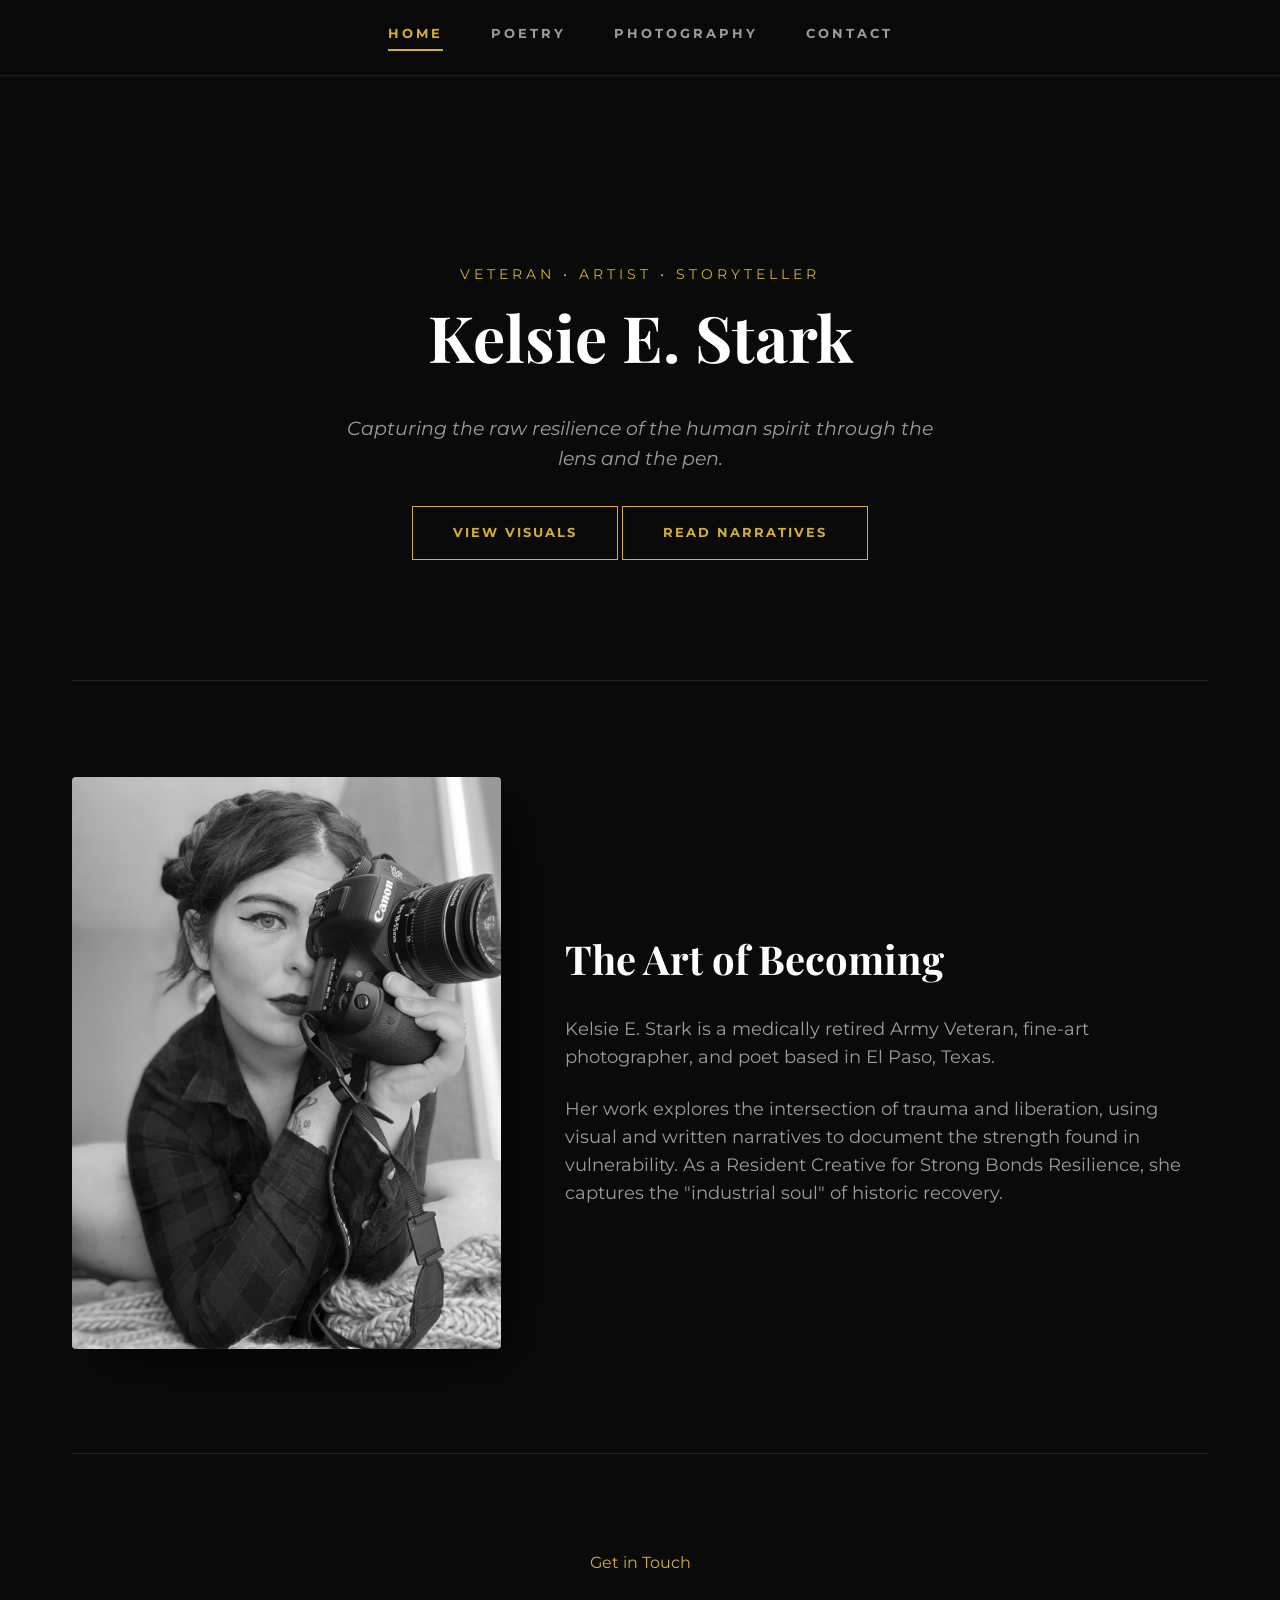
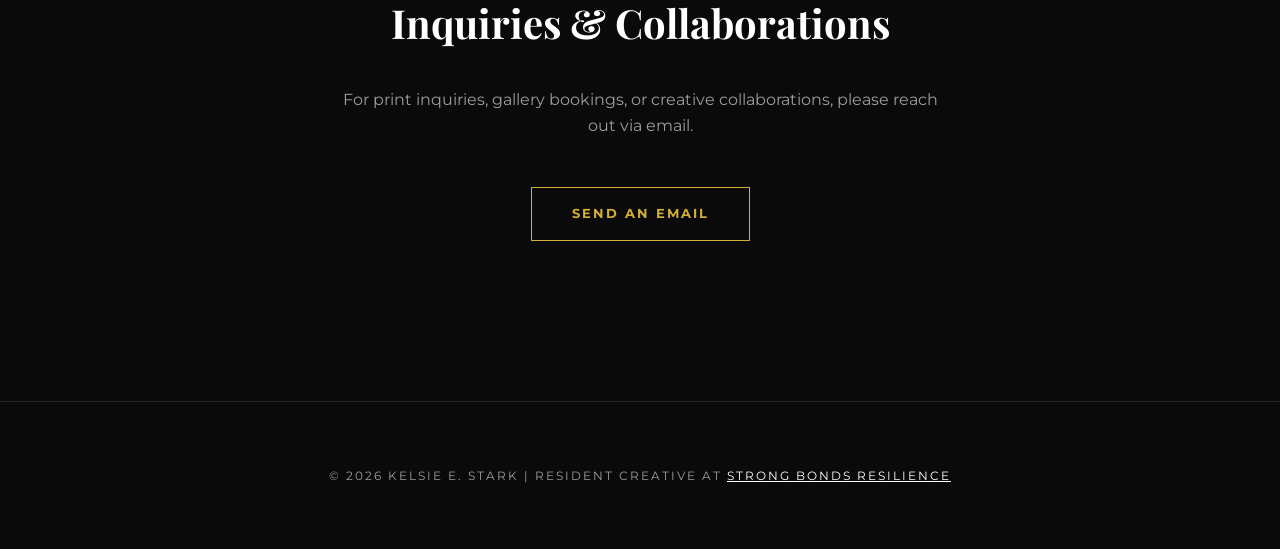
==== index.html @ b35901e3 "Update index.html with new sections and styles Navigation Consistency: Updated the subpage links to " ====
<!DOCTYPE html>
<html lang="en">
<head>
    <meta charset="UTF-8">
    <meta name="viewport" content="width=device-width, initial-scale=1.0">
    <title>Kelsie E. Stark | Fine Art & Poetry</title>
    
    <link rel="canonical" href="https://your-github-username.github.io/your-repo-name/" />
    
    <link rel="preconnect" href="https://fonts.googleapis.com">
    <link rel="preconnect" href="https://fonts.gstatic.com" crossorigin>
    <link href="https://fonts.googleapis.com/css2?family=Playfair+Display:ital,wght@0,400;0,700;1,400&family=Montserrat:wght@300;400;700&display=swap" rel="stylesheet">
    
    <link rel="stylesheet" href="css/style.css">
</head>
<body class="gallery-theme">

    <nav class="side-nav">
        <a href="index.html" class="active">Home</a>
        <a href="poetry/index.html">Poetry</a>
        <a href="photography/index.html">Photography</a>
        <a href="#contact">Contact</a>
    </nav>

    <main class="main-content">
        
        <section class="hero-center">
            <div class="intro">
                <span class="tagline">Veteran • Artist • Storyteller</span>
                <h1>Kelsie E. Stark</h1>
                <p class="voice">Capturing the raw resilience of the human spirit through the lens and the pen.</p>
                <div class="cta-group">
                    <a href="photography/index.html" class="btn">View Visuals</a>
                    <a href="poetry/index.html" class="btn">Read Narratives</a>
                </div>
            </div>
        </section>

        <section id="about" style="padding: 6rem 0; border-top: 1px solid var(--border); display: flex; gap: 4rem; align-items: center; flex-wrap: wrap;">
            <div style="flex: 1; min-width: 300px;">
                <img src="asset/kelsie_stark_img.jpeg" alt="Kelsie E. Stark" style="width: 100%; border-radius: 4px; filter: grayscale(1); box-shadow: 20px 20px 60px rgba(0,0,0,0.5);">
            </div>
            <div style="flex: 1.5; min-width: 300px;">
                <h2 style="font-size: 2.5rem; margin-bottom: 1.5rem;">The Art of Becoming</h2>
                <p style="color: var(--text-muted); font-size: 1.1rem; margin-bottom: 1.5rem;">
                    Kelsie E. Stark is a medically retired Army Veteran, fine-art photographer, and poet based in El Paso, Texas. 
                </p>
                <p style="color: var(--text-muted); font-size: 1.1rem;">
                    Her work explores the intersection of trauma and liberation, using visual and written narratives to document the strength found in vulnerability. As a Resident Creative for Strong Bonds Resilience, she captures the "industrial soul" of historic recovery.
                </p>
            </div>
        </section>

        <section id="contact" style="padding: 6rem 0; border-top: 1px solid var(--border); text-align: center;">
            <span class="tagline" style="color: var(--accent); display: block; margin-bottom: 1rem;">Get in Touch</span>
            <h2 style="font-size: 2.5rem; margin-bottom: 2rem;">Inquiries & Collaborations</h2>
            <p style="color: var(--text-muted); max-width: 600px; margin: 0 auto 3rem;">For print inquiries, gallery bookings, or creative collaborations, please reach out via email.</p>
            <a href="mailto:your-email@example.com" class="btn">Send an Email</a>
        </section>

    </main>

    <footer class="bottom-footer">
        <div class="footer-content">
            <p>© 2026 Kelsie E. Stark | Resident Creative at <a href="https://connectionsep.coffee" target="_blank">Strong Bonds Resilience</a></p>
        </div>
    </footer>

</body>
</html>
---- css/style.css ----
/* =========================================
   KELSIE E. STARK | GLOBAL PORTFOLIO STYLES
   Theme: Gallery Noir (Horizontal Layout)
   Architecture: Modular / Data-Driven
   ========================================= */

:root {
    --bg: #0a0a0a;              /* Deep Gallery Black */
    --accent: #d4af37;          /* Fine Art Gold */
    --text-main: #ffffff;
    --text-muted: rgba(255, 255, 255, 0.6);
    --border: rgba(255, 255, 255, 0.1);
}

/* 1. GLOBAL DEFAULTS */
* {
    margin: 0;
    padding: 0;
    box-sizing: border-box;
}

body {
    background-color: var(--bg);
    color: var(--text-main);
    font-family: 'Montserrat', sans-serif;
    line-height: 1.6;
    overflow-x: hidden;
    display: block;
}

h1, h2, h3 {
    font-family: 'Playfair Display', serif;
}

/* 2. TOP HORIZONTAL NAVIGATION */
.side-nav {
    width: 100%;
    padding: 1.5rem 0;
    border-bottom: 1px solid var(--border);
    display: flex;
    justify-content: center;
    gap: 3rem;
    position: sticky;
    top: 0;
    background: rgba(10, 10, 10, 0.95);
    backdrop-filter: blur(10px);
    z-index: 1000;
}

.side-nav a {
    color: var(--text-muted);
    text-decoration: none;
    text-transform: uppercase;
    font-size: 0.8rem;
    font-weight: 700;
    letter-spacing: 3px;
    transition: 0.3s ease;
    padding-bottom: 5px;
    border-bottom: 2px solid transparent;
}

.side-nav a:hover, 
.side-nav a.active {
    color: var(--accent);
    border-bottom: 2px solid var(--accent);
}

/* 3. MAIN CONTENT WRAPPERS */
.main-content, .content-area {
    width: 100%;
    max-width: 1200px;
    margin: 0 auto;
    padding: 4rem 2rem;
}

/* 4. HERO SECTION (HOME PAGE) */
.hero-center {
    display: flex;
    flex-direction: column;
    align-items: center;
    justify-content: center;
    text-align: center;
    min-height: 60vh;
    padding: 4rem 2rem;
}

.intro h1 { font-size: 4rem; margin-bottom: 0.5rem; }
.intro .tagline { 
    text-transform: uppercase; 
    letter-spacing: 4px; 
    font-size: 0.9rem; 
    color: var(--accent);
}
.intro .voice { 
    font-style: italic; 
    opacity: 0.6; 
    max-width: 600px; 
    margin: 1.5rem auto; 
    font-size: 1.2rem;
}

/* 5. HUB HEADERS (POETRY & PHOTO PAGES) */
.hub-header {
    margin-bottom: 5rem;
    border-bottom: 1px solid var(--border);
    padding-bottom: 2rem;
    text-align: center;
}

.hub-header h1 { font-size: 3.5rem; margin-bottom: 0.5rem; }
.hub-header .subtitle { color: var(--text-muted); font-size: 1.2rem; }

/* 6. WORK GRID (BOOKS & PHOTOS) */
.work-grid {
    display: grid;
    grid-template-columns: repeat(auto-fit, minmax(320px, 1fr));
    gap: 3rem;
    width: 100%;
}

.work-card {
    background: rgba(255, 255, 255, 0.02);
    border: 1px solid var(--border);
    border-radius: 4px;
    transition: 0.4s ease;
    display: flex;
    flex-direction: column;
    overflow: hidden;
    animation: fadeIn 0.8s ease forwards;
}

.work-card:hover {
    border-color: var(--accent);
    transform: translateY(-8px);
}

.work-media {
    width: 100%;
    aspect-ratio: 4/5;
    background: #111;
    overflow: hidden;
    display: flex;
    align-items: center;
    justify-content: center;
}

.work-media img {
    width: 100%;
    height: 100%;
    object-fit: cover;
    object-position: center;
    transition: 0.5s ease;
}

.work-card:hover .work-media img {
    transform: scale(1.05);
}

/* 6a. PLACEHOLDER & EMPTY STATES (For Books) */
.cover-placeholder {
    width: 100%;
    height: 100%;
    display: flex;
    flex-direction: column;
    align-items: center;
    justify-content: center;
    padding: 2rem;
    text-align: center;
    background: linear-gradient(45deg, #111, #1a1a1a);
    border: 1px inset var(--border);
}

.placeholder-title {
    font-family: 'Playfair Display', serif;
    font-size: 1.2rem;
    color: var(--accent);
    margin-bottom: 0.5rem;
}

.coming-soon {
    font-size: 0.6rem;
    text-transform: uppercase;
    letter-spacing: 2px;
    opacity: 0.4;
}

/* 7. DYNAMIC INFO STYLES */
.work-info {
    padding: 1.5rem;
}

.category-tag {
    font-size: 0.65rem;
    text-transform: uppercase;
    letter-spacing: 2px;
    color: var(--accent);
    display: block;
    margin-bottom: 0.5rem;
}

.work-info h3 {
    font-size: 1.4rem;
    margin-bottom: 0.75rem;
}

.work-info p {
    font-size: 0.85rem;
    color: var(--text-muted);
    line-height: 1.5;
}

.work-actions {
    display: flex;
    gap: 10px;
    margin-top: 1.2rem;
}

/* 8. BUTTONS & ACTIONS */
.cta-group { margin-top: 2rem; }

.btn {
    display: inline-block;
    padding: 1rem 2.5rem;
    border: 1px solid var(--accent);
    color: var(--accent);
    text-decoration: none;
    text-transform: uppercase;
    font-weight: 700;
    letter-spacing: 2px;
    font-size: 0.8rem;
    transition: 0.3s;
}

.btn:hover {
    background: var(--accent);
    color: #000;
}

.btn-sm {
    display: inline-block;
    padding: 10px 20px;
    border: 1px solid var(--accent);
    color: var(--accent);
    text-decoration: none;
    font-size: 0.7rem;
    font-weight: 800;
    text-transform: uppercase;
}

.btn-sm.secondary {
    background: transparent;
    border-color: rgba(255,255,255,0.2);
    color: var(--text-muted);
}

.btn-sm.secondary:hover {
    border-color: var(--text-main);
    color: var(--text-main);
}

/* 9. FOOTER */
.bottom-footer, .resident-footer {
    width: 100%;
    text-align: center;
    padding: 4rem 2rem;
    border-top: 1px solid var(--border);
    font-size: 0.75rem;
    text-transform: uppercase;
    letter-spacing: 2px;
    color: var(--text-muted);
}

.bottom-footer a, .resident-footer a { 
    color: var(--text-main); 
    text-decoration: underline; 
}

/* 10. ANIMATIONS & RESPONSIVE */
@keyframes fadeIn {
    from { opacity: 0; transform: translateY(15px); }
    to { opacity: 1; transform: translateY(0); }
}

@media (max-width: 768px) {
    .side-nav { gap: 1.5rem; padding: 1rem; }
    .side-nav a { font-size: 0.65rem; letter-spacing: 1px; }
    .intro h1 { font-size: 2.5rem; }
    .hub-header h1 { font-size: 2.5rem; }
    .work-grid { gap: 1.5rem; }
    .work-actions { flex-direction: column; }
}
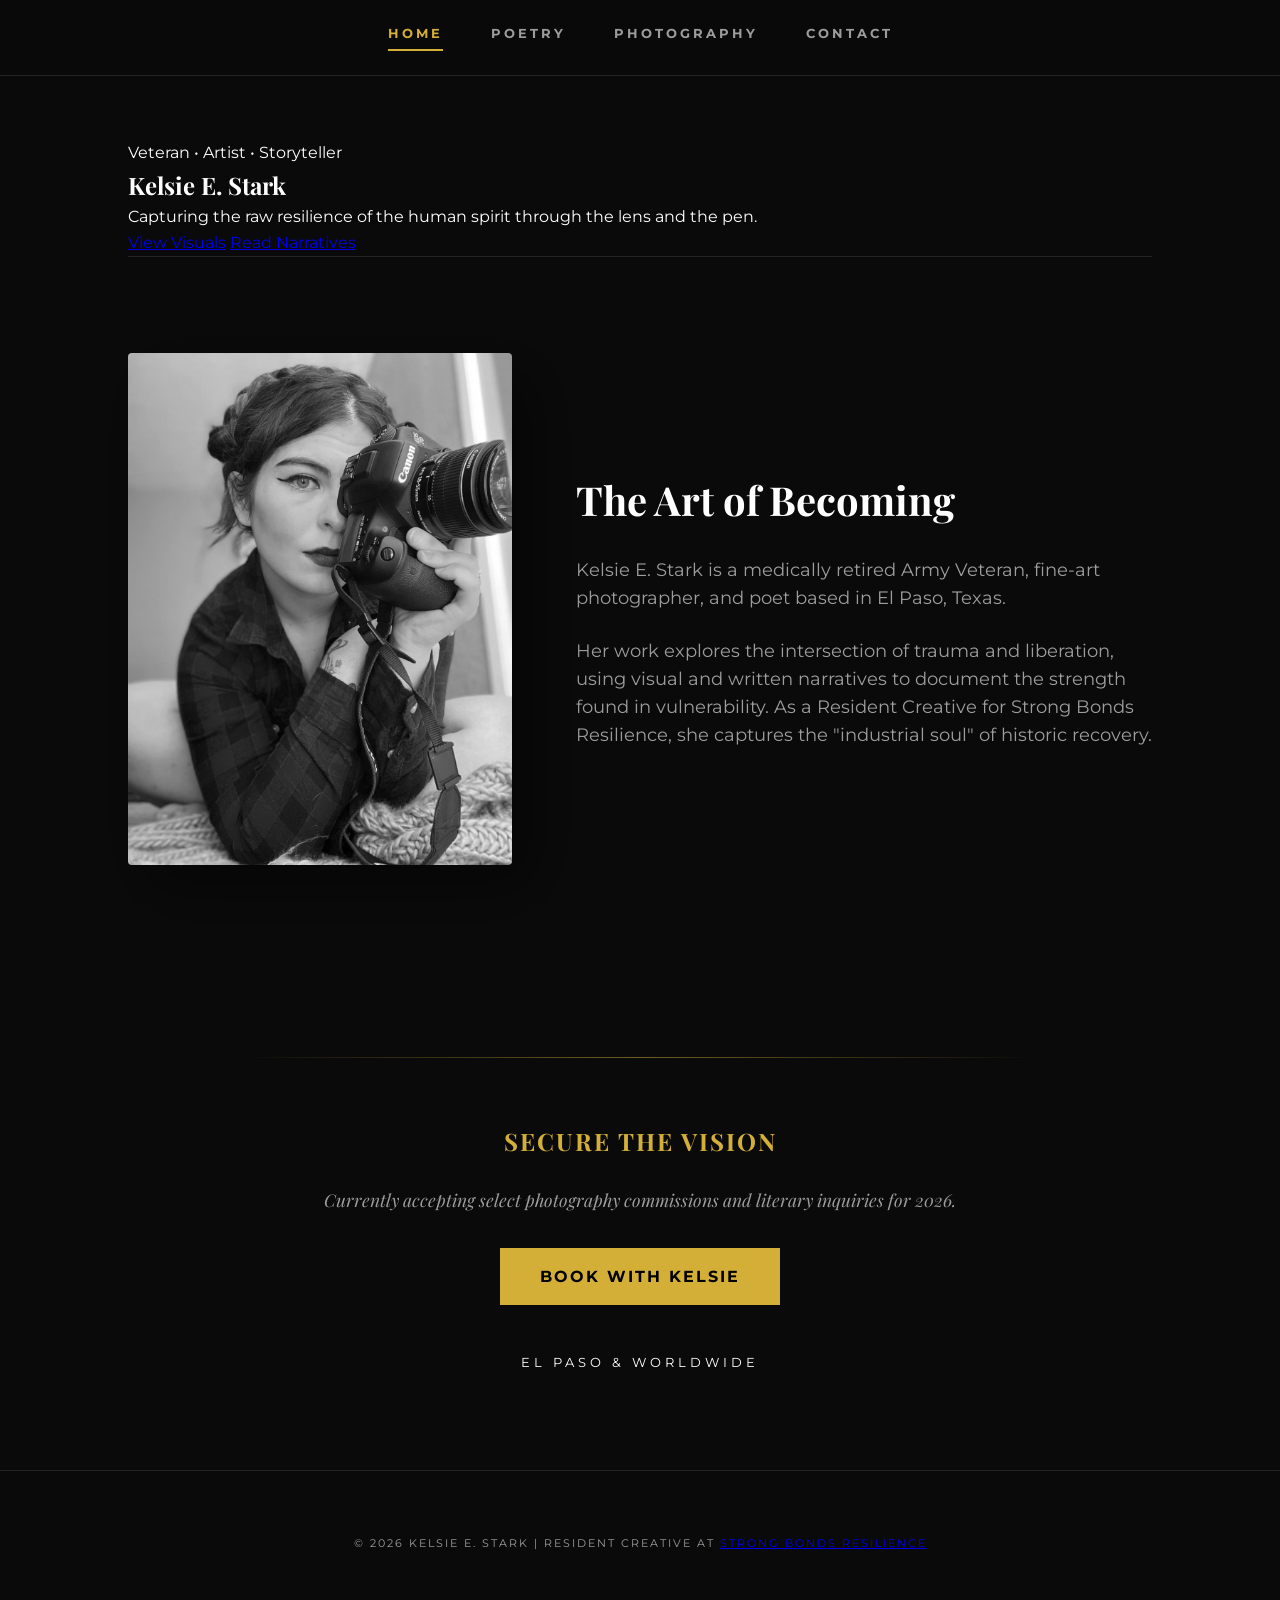
==== commit 47cd4ba2: "Update index.html Added the new contact .html section of the code." ====
--- a/index.html
+++ b/index.html
@@ -51,12 +51,19 @@
             </div>
         </section>
 
-        <section id="contact" style="padding: 6rem 0; border-top: 1px solid var(--border); text-align: center;">
-            <span class="tagline" style="color: var(--accent); display: block; margin-bottom: 1rem;">Get in Touch</span>
-            <h2 style="font-size: 2.5rem; margin-bottom: 2rem;">Inquiries & Collaborations</h2>
-            <p style="color: var(--text-muted); max-width: 600px; margin: 0 auto 3rem;">For print inquiries, gallery bookings, or creative collaborations, please reach out via email.</p>
-            <a href="mailto:your-email@example.com" class="btn">Send an Email</a>
-        </section>
+        <section class="artistic-statement">
+    <div class="statement-divider"></div>
+    <div class="statement-content">
+        <h3>Secure the Vision</h3>
+        <p>Currently accepting select photography commissions and literary inquiries for 2026.</p>
+        
+        <a href="contact.html" class="enter-btn" style="text-decoration: none; display: inline-block; margin-top: 2rem;">
+            Book with Kelsie
+        </a>
+        
+        <span class="artist-signature">El Paso & Worldwide</span>
+    </div>
+</section>
 
     </main>
 
--- a/css/style.css
+++ b/css/style.css
@@ -1,15 +1,16 @@
 /* =========================================
-   KELSIE E. STARK | GLOBAL PORTFOLIO STYLES
-   Theme: Gallery Noir (Horizontal Layout)
-   Architecture: Modular / Data-Driven
+    KELSIE E. STARK | GLOBAL PORTFOLIO STYLES
+    Theme: Gallery Noir
+    Architecture: Modular / Root-Relative
    ========================================= */
 
 :root {
-    --bg: #0a0a0a;              /* Deep Gallery Black */
-    --accent: #d4af37;          /* Fine Art Gold */
+    --bg: #0a0a0a;
+    --accent: #d4af37;
     --text-main: #ffffff;
     --text-muted: rgba(255, 255, 255, 0.6);
     --border: rgba(255, 255, 255, 0.1);
+    --transition: 0.4s cubic-bezier(0.25, 0.46, 0.45, 0.94);
 }
 
 /* 1. GLOBAL DEFAULTS */
@@ -25,20 +26,25 @@
     font-family: 'Montserrat', sans-serif;
     line-height: 1.6;
     overflow-x: hidden;
-    display: block;
 }
 
 h1, h2, h3 {
     font-family: 'Playfair Display', serif;
 }
 
-/* 2. TOP HORIZONTAL NAVIGATION */
+img {
+    max-width: 100%;
+    display: block;
+}
+
+/* 2. NAVIGATION */
 .side-nav {
     width: 100%;
-    padding: 1.5rem 0;
+    padding: 1.5rem 10% !important;
     border-bottom: 1px solid var(--border);
     display: flex;
     justify-content: center;
+    align-items: center;
     gap: 3rem;
     position: sticky;
     top: 0;
@@ -54,7 +60,7 @@
     font-size: 0.8rem;
     font-weight: 700;
     letter-spacing: 3px;
-    transition: 0.3s ease;
+    transition: var(--transition);
     padding-bottom: 5px;
     border-bottom: 2px solid transparent;
 }
@@ -65,227 +71,343 @@
     border-bottom: 2px solid var(--accent);
 }
 
-/* 3. MAIN CONTENT WRAPPERS */
-.main-content, .content-area {
-    width: 100%;
-    max-width: 1200px;
+/* 3. LAYOUT CONTAINERS */
+.content-area, 
+.main-content {
+    width: 100%;
+    max-width: 1400px;
     margin: 0 auto;
-    padding: 4rem 2rem;
-}
-
-/* 4. HERO SECTION (HOME PAGE) */
-.hero-center {
-    display: flex;
-    flex-direction: column;
-    align-items: center;
-    justify-content: center;
-    text-align: center;
-    min-height: 60vh;
-    padding: 4rem 2rem;
-}
-
-.intro h1 { font-size: 4rem; margin-bottom: 0.5rem; }
-.intro .tagline { 
-    text-transform: uppercase; 
-    letter-spacing: 4px; 
-    font-size: 0.9rem; 
-    color: var(--accent);
-}
-.intro .voice { 
-    font-style: italic; 
-    opacity: 0.6; 
-    max-width: 600px; 
-    margin: 1.5rem auto; 
-    font-size: 1.2rem;
-}
-
-/* 5. HUB HEADERS (POETRY & PHOTO PAGES) */
+    padding: 4rem 10% !important;
+}
+
+/* 4. HEADERS */
 .hub-header {
-    margin-bottom: 5rem;
+    margin-bottom: 4rem;
     border-bottom: 1px solid var(--border);
     padding-bottom: 2rem;
     text-align: center;
 }
 
-.hub-header h1 { font-size: 3.5rem; margin-bottom: 0.5rem; }
-.hub-header .subtitle { color: var(--text-muted); font-size: 1.2rem; }
-
-/* 6. WORK GRID (BOOKS & PHOTOS) */
+.hub-header h1 { 
+    font-size: clamp(2.2rem, 5vw, 3.5rem); 
+    margin-bottom: 1rem; 
+}
+
+.category-tag {
+    font-size: 0.7rem;
+    text-transform: uppercase;
+    letter-spacing: 4px;
+    color: var(--accent);
+    display: block;
+    margin-bottom: 1rem;
+}
+
+.subtitle {
+    max-width: 700px;
+    margin: 0 auto;
+    color: var(--text-muted);
+}
+
+/* 5. WORK GRID SYSTEM */
 .work-grid {
     display: grid;
+    grid-template-columns: repeat(3, 1fr);
+    gap: 4rem;
+    width: 100%;
+}
+
+.photography-grid {
     grid-template-columns: repeat(auto-fit, minmax(320px, 1fr));
-    gap: 3rem;
-    width: 100%;
 }
 
 .work-card {
     background: rgba(255, 255, 255, 0.02);
     border: 1px solid var(--border);
     border-radius: 4px;
-    transition: 0.4s ease;
+    transition: var(--transition);
     display: flex;
     flex-direction: column;
     overflow: hidden;
     animation: fadeIn 0.8s ease forwards;
+    text-decoration: none;
+    color: inherit;
 }
 
 .work-card:hover {
     border-color: var(--accent);
-    transform: translateY(-8px);
-}
-
+    transform: translateY(-10px);
+    background: rgba(255, 255, 255, 0.05);
+    cursor: pointer;
+}
+
+/* 6. MEDIA & RATIOS */
 .work-media {
     width: 100%;
-    aspect-ratio: 4/5;
     background: #111;
     overflow: hidden;
-    display: flex;
-    align-items: center;
-    justify-content: center;
-}
+    position: relative;
+    border-bottom: 1px solid var(--border);
+}
+
+.book-media { aspect-ratio: 2 / 3; }
+.photo-media { aspect-ratio: 4 / 6; }
 
 .work-media img {
     width: 100%;
     height: 100%;
     object-fit: cover;
-    object-position: center;
-    transition: 0.5s ease;
+    transition: 0.6s ease;
 }
 
 .work-card:hover .work-media img {
     transform: scale(1.05);
-}
-
-/* 6a. PLACEHOLDER & EMPTY STATES (For Books) */
-.cover-placeholder {
-    width: 100%;
-    height: 100%;
+    filter: brightness(0.8);
+}
+
+/* 7. INFO TEXT */
+.work-info {
+    padding: 1.5rem;
+    text-align: center;
+}
+
+.work-info h3 {
+    font-size: 1.3rem;
+    margin-bottom: 0.5rem;
+    color: var(--text-main);
+}
+
+.work-info p {
+    font-size: 0.85rem;
+    color: var(--text-muted);
+    line-height: 1.5;
+}
+
+/* 8. CONTENT GATE (NC-17 INTERSTITIAL) */
+#content-gate {
+    position: fixed;
+    top: 0; left: 0;
+    width: 100%; height: 100%;
+    background: var(--bg);
     display: flex;
     flex-direction: column;
+    justify-content: center;
     align-items: center;
-    justify-content: center;
+    z-index: 2000;
+    text-align: center;
     padding: 2rem;
-    text-align: center;
-    background: linear-gradient(45deg, #111, #1a1a1a);
-    border: 1px inset var(--border);
-}
-
-.placeholder-title {
-    font-family: 'Playfair Display', serif;
-    font-size: 1.2rem;
-    color: var(--accent);
-    margin-bottom: 0.5rem;
-}
-
-.coming-soon {
-    font-size: 0.6rem;
-    text-transform: uppercase;
-    letter-spacing: 2px;
-    opacity: 0.4;
-}
-
-/* 7. DYNAMIC INFO STYLES */
-.work-info {
-    padding: 1.5rem;
-}
-
-.category-tag {
-    font-size: 0.65rem;
-    text-transform: uppercase;
-    letter-spacing: 2px;
-    color: var(--accent);
-    display: block;
-    margin-bottom: 0.5rem;
-}
-
-.work-info h3 {
-    font-size: 1.4rem;
-    margin-bottom: 0.75rem;
-}
-
-.work-info p {
-    font-size: 0.85rem;
-    color: var(--text-muted);
-    line-height: 1.5;
-}
-
-.work-actions {
-    display: flex;
-    gap: 10px;
-    margin-top: 1.2rem;
-}
-
-/* 8. BUTTONS & ACTIONS */
-.cta-group { margin-top: 2rem; }
-
-.btn {
-    display: inline-block;
-    padding: 1rem 2.5rem;
+    transition: opacity 0.4s ease;
+}
+
+.gate-box {
+    max-width: 500px;
     border: 1px solid var(--accent);
-    color: var(--accent);
-    text-decoration: none;
-    text-transform: uppercase;
-    font-weight: 700;
-    letter-spacing: 2px;
-    font-size: 0.8rem;
-    transition: 0.3s;
-}
-
-.btn:hover {
+    padding: 3rem;
+    background: rgba(10, 10, 10, 0.98);
+}
+
+.gate-box h2 { color: var(--accent); margin-bottom: 1rem; }
+.gate-box p { color: var(--text-muted); margin-bottom: 2rem; font-size: 0.9rem; }
+
+.enter-btn {
     background: var(--accent);
     color: #000;
-}
-
-.btn-sm {
+    padding: 1rem 2.5rem;
+    text-transform: uppercase;
+    font-weight: bold;
+    letter-spacing: 2px;
+    border: none;
+    cursor: pointer;
+    transition: var(--transition);
+    margin-bottom: 1rem;
+}
+
+.enter-btn:hover { transform: scale(1.05); filter: brightness(1.2); }
+
+/* 9. ARTISTIC STATEMENT (DYNAMIC FOOTER) */
+.artistic-statement {
+    margin: 6rem auto 2rem;
+    max-width: 800px;
+    text-align: center;
+    animation: fadeIn 1.2s ease forwards;
+}
+
+.statement-divider {
+    border: 0;
+    height: 1px;
+    background: linear-gradient(to right, transparent, var(--accent), transparent);
+    margin-bottom: 4rem;
+    opacity: 0.5;
+}
+
+.statement-content h3 {
+    font-size: 1.5rem;
+    color: var(--accent);
+    margin-bottom: 1.5rem;
+    letter-spacing: 2px;
+    text-transform: uppercase;
+}
+
+.statement-content p {
+    font-family: 'Playfair Display', serif;
+    font-style: italic;
+    font-size: 1.1rem;
+    line-height: 1.8;
+    color: var(--text-muted);
+}
+
+.artist-signature {
+    display: block;
+    margin-top: 2rem;
+    font-size: 0.8rem;
+    letter-spacing: 4px;
+    text-transform: uppercase;
+    color: var(--text-main);
+}
+
+/* 10. FOOTER */
+.resident-footer, .bottom-footer {
+    width: 100%;
+    text-align: center;
+    padding: 4rem 10%;
+    border-top: 1px solid var(--border);
+    font-size: 0.7rem;
+    text-transform: uppercase;
+    letter-spacing: 2px;
+    color: var(--text-muted);
+}
+
+.resident-footer a {
+    color: var(--accent);
+    text-decoration: none;
+}
+
+/* 11. ANIMATIONS & RESPONSIVE */
+@keyframes fadeIn {
+    from { opacity: 0; transform: translateY(20px); }
+    to { opacity: 1; transform: translateY(0); }
+}
+
+@media (max-width: 1100px) {
+    .work-grid { grid-template-columns: repeat(2, 1fr); gap: 2rem; }
+}
+
+@media (max-width: 768px) {
+    .side-nav { gap: 1rem; padding: 1rem 5% !important; flex-wrap: wrap; }
+    .content-area, .main-content { padding: 3rem 5% !important; }
+    .work-grid { grid-template-columns: 1fr; gap: 3rem; }
+    .hub-header h1 { font-size: 2rem; }
+    .gate-box { padding: 2rem; width: 95%; }
+    .statement-content p { font-size: 1rem; }
+}
+
+/* =========================================
+    12. CONTACT FORM & BOOKING STYLES
+   ========================================= */
+
+#contact-kelsie {
+    max-width: 800px;
+    margin: 0 auto;
+    background: rgba(255, 255, 255, 0.02);
+    padding: 3rem;
+    border: 1px solid var(--border);
+    border-radius: 4px;
+}
+
+#contact-kelsie h2 {
+    color: var(--accent);
+    margin-bottom: 2rem;
+    text-align: center;
+}
+
+.form-group {
+    margin-bottom: 1.5rem;
+    display: flex;
+    flex-direction: column;
+}
+
+.form-group label {
+    font-size: 0.75rem;
+    text-transform: uppercase;
+    letter-spacing: 2px;
+    color: var(--text-muted);
+    margin-bottom: 0.5rem;
+}
+
+/* Styling Inputs, Select, and Textarea to match the Dark Theme */
+.form-group input, 
+.form-group select, 
+.form-group textarea {
+    background: rgba(0, 0, 0, 0.5);
+    border: 1px solid var(--border);
+    color: var(--text-main);
+    padding: 0.8rem;
+    font-family: 'Montserrat', sans-serif;
+    border-radius: 2px;
+    transition: var(--transition);
+}
+
+.form-group input:focus, 
+.form-group select:focus, 
+.form-group textarea:focus {
+    outline: none;
+    border-color: var(--accent);
+    background: rgba(212, 175, 55, 0.05); /* Very slight gold tint */
+}
+
+/* Primary Button Styling */
+.btn-primary {
+    width: 100%;
+    background: var(--accent);
+    color: #000;
+    padding: 1rem;
+    border: none;
+    text-transform: uppercase;
+    font-weight: bold;
+    letter-spacing: 3px;
+    cursor: pointer;
+    transition: var(--transition);
+    margin-top: 1rem;
+}
+
+.btn-primary:hover {
+    filter: brightness(1.2);
+    transform: translateY(-2px);
+}
+
+/* Secondary Button for Calendly Link */
+.btn-secondary {
     display: inline-block;
-    padding: 10px 20px;
+    padding: 0.8rem 2rem;
     border: 1px solid var(--accent);
     color: var(--accent);
     text-decoration: none;
-    font-size: 0.7rem;
-    font-weight: 800;
-    text-transform: uppercase;
-}
-
-.btn-sm.secondary {
-    background: transparent;
-    border-color: rgba(255,255,255,0.2);
-    color: var(--text-muted);
-}
-
-.btn-sm.secondary:hover {
-    border-color: var(--text-main);
-    color: var(--text-main);
-}
-
-/* 9. FOOTER */
-.bottom-footer, .resident-footer {
-    width: 100%;
-    text-align: center;
-    padding: 4rem 2rem;
+    text-transform: uppercase;
+    font-size: 0.8rem;
+    font-weight: bold;
+    letter-spacing: 2px;
+    transition: var(--transition);
+    margin-top: 1rem;
+}
+
+.btn-secondary:hover {
+    background: var(--accent);
+    color: #000;
+}
+
+#calendar-booking {
+    text-align: center;
+    margin-top: 5rem;
+    padding-top: 3rem;
     border-top: 1px solid var(--border);
-    font-size: 0.75rem;
-    text-transform: uppercase;
-    letter-spacing: 2px;
-    color: var(--text-muted);
-}
-
-.bottom-footer a, .resident-footer a { 
-    color: var(--text-main); 
-    text-decoration: underline; 
-}
-
-/* 10. ANIMATIONS & RESPONSIVE */
-@keyframes fadeIn {
-    from { opacity: 0; transform: translateY(15px); }
-    to { opacity: 1; transform: translateY(0); }
-}
-
+}
+
+#calendar-booking h3 {
+    margin-bottom: 1rem;
+}
+
+/* Responsive adjustment for Mobile Forms */
 @media (max-width: 768px) {
-    .side-nav { gap: 1.5rem; padding: 1rem; }
-    .side-nav a { font-size: 0.65rem; letter-spacing: 1px; }
-    .intro h1 { font-size: 2.5rem; }
-    .hub-header h1 { font-size: 2.5rem; }
-    .work-grid { gap: 1.5rem; }
-    .work-actions { flex-direction: column; }
-}
+    #contact-kelsie {
+        padding: 1.5rem;
+    }
+}
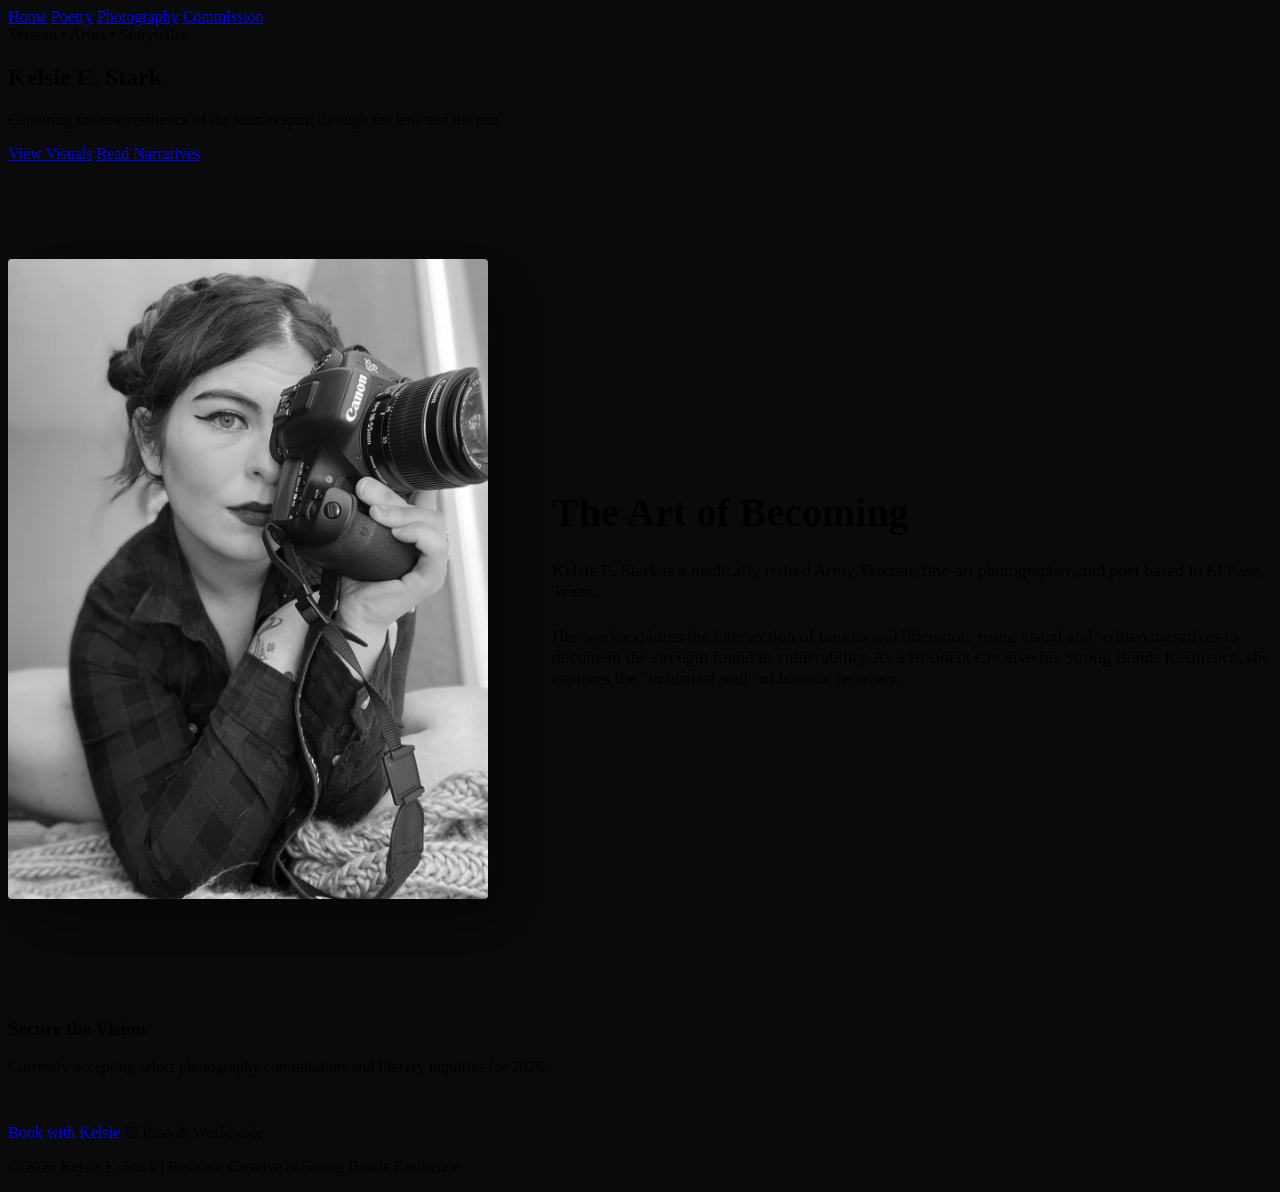
==== commit 3ee9e5e4: "Update index.html Added the clickable link to the <head> of the file." ====
--- a/index.html
+++ b/index.html
@@ -11,15 +11,15 @@
     <link rel="preconnect" href="https://fonts.gstatic.com" crossorigin>
     <link href="https://fonts.googleapis.com/css2?family=Playfair+Display:ital,wght@0,400;0,700;1,400&family=Montserrat:wght@300;400;700&display=swap" rel="stylesheet">
     
-    <link rel="stylesheet" href="css/style.css">
+    <link rel="stylesheet" href="styles.css">
 </head>
-<body class="gallery-theme">
+<body class="gallery-theme" style="background-color: #0a0a0a;">
 
     <nav class="side-nav">
         <a href="index.html" class="active">Home</a>
         <a href="poetry/index.html">Poetry</a>
         <a href="photography/index.html">Photography</a>
-        <a href="#contact">Contact</a>
+        <a href="contact.html">Commission</a>
     </nav>
 
     <main class="main-content">
@@ -27,7 +27,9 @@
         <section class="hero-center">
             <div class="intro">
                 <span class="tagline">Veteran • Artist • Storyteller</span>
-                <h1>Kelsie E. Stark</h1>
+                <a href="contact.html" style="text-decoration: none; color: inherit;">
+                    <h1 style="cursor: pointer;">Kelsie E. Stark</h1>
+                </a>
                 <p class="voice">Capturing the raw resilience of the human spirit through the lens and the pen.</p>
                 <div class="cta-group">
                     <a href="photography/index.html" class="btn">View Visuals</a>
@@ -52,24 +54,24 @@
         </section>
 
         <section class="artistic-statement">
-    <div class="statement-divider"></div>
-    <div class="statement-content">
-        <h3>Secure the Vision</h3>
-        <p>Currently accepting select photography commissions and literary inquiries for 2026.</p>
-        
-        <a href="contact.html" class="enter-btn" style="text-decoration: none; display: inline-block; margin-top: 2rem;">
-            Book with Kelsie
-        </a>
-        
-        <span class="artist-signature">El Paso & Worldwide</span>
-    </div>
-</section>
+            <div class="statement-divider"></div>
+            <div class="statement-content">
+                <h3>Secure the Vision</h3>
+                <p>Currently accepting select photography commissions and literary inquiries for 2026.</p>
+                
+                <a href="contact.html" class="enter-btn" style="text-decoration: none; display: inline-block; margin-top: 2rem;">
+                    Book with Kelsie
+                </a>
+                
+                <span class="artist-signature">El Paso & Worldwide</span>
+            </div>
+        </section>
 
     </main>
 
     <footer class="bottom-footer">
         <div class="footer-content">
-            <p>© 2026 Kelsie E. Stark | Resident Creative at <a href="https://connectionsep.coffee" target="_blank">Strong Bonds Resilience</a></p>
+            <p>© 2026 Kelsie E. Stark | Resident Creative at <a href="https://connectionsep.coffee" target="_blank" style="color: var(--accent); text-decoration: none;">Strong Bonds Resilience</a></p>
         </div>
     </footer>
 
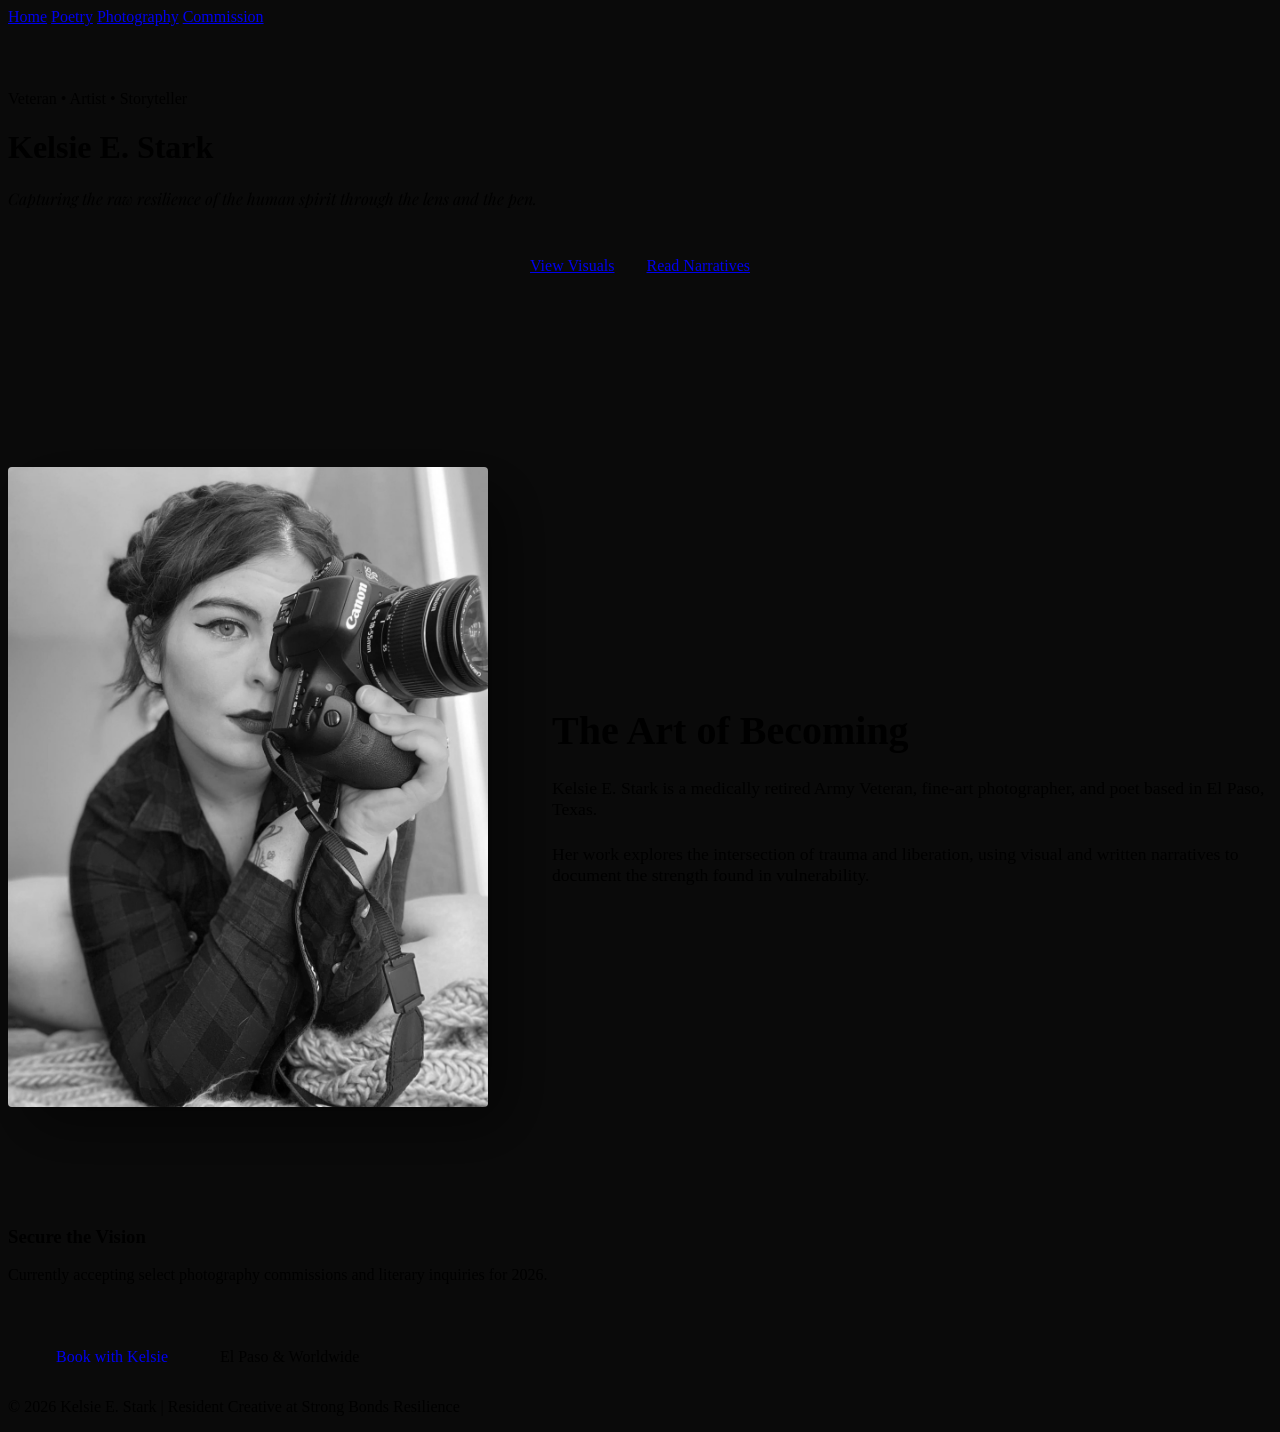
==== commit c969b2af: "Update index.html Updated to fix the .css the html was looking for the wrong button code." ====
--- a/index.html
+++ b/index.html
@@ -5,14 +5,12 @@
     <meta name="viewport" content="width=device-width, initial-scale=1.0">
     <title>Kelsie E. Stark | Fine Art & Poetry</title>
     
-    <link rel="canonical" href="https://your-github-username.github.io/your-repo-name/" />
-    
     <link rel="preconnect" href="https://fonts.googleapis.com">
     <link rel="preconnect" href="https://fonts.gstatic.com" crossorigin>
     <link href="https://fonts.googleapis.com/css2?family=Playfair+Display:ital,wght@0,400;0,700;1,400&family=Montserrat:wght@300;400;700&display=swap" rel="stylesheet">
     
     <link rel="stylesheet" href="styles.css">
-</head>
+</head>    
 <body class="gallery-theme" style="background-color: #0a0a0a;">
 
     <nav class="side-nav">
@@ -24,31 +22,32 @@
 
     <main class="main-content">
         
-        <section class="hero-center">
-            <div class="intro">
-                <span class="tagline">Veteran • Artist • Storyteller</span>
-                <a href="contact.html" style="text-decoration: none; color: inherit;">
-                    <h1 style="cursor: pointer;">Kelsie E. Stark</h1>
-                </a>
-                <p class="voice">Capturing the raw resilience of the human spirit through the lens and the pen.</p>
-                <div class="cta-group">
-                    <a href="photography/index.html" class="btn">View Visuals</a>
-                    <a href="poetry/index.html" class="btn">Read Narratives</a>
-                </div>
+        <header class="hub-header" style="border-bottom: none; margin-bottom: 6rem; padding-top: 4rem;">
+            <span class="category-tag">Veteran • Artist • Storyteller</span>
+            <a href="contact.html" style="text-decoration: none; color: inherit;">
+                <h1 style="cursor: pointer;">Kelsie E. Stark</h1>
+            </a>
+            <p class="subtitle" style="font-style: italic; font-family: 'Playfair Display', serif;">
+                Capturing the raw resilience of the human spirit through the lens and the pen.
+            </p>
+            
+            <div style="margin-top: 3rem; display: flex; gap: 2rem; justify-content: center;">
+                <a href="photography/index.html" class="btn-secondary">View Visuals</a>
+                <a href="poetry/index.html" class="btn-secondary">Read Narratives</a>
             </div>
-        </section>
+        </header>
 
         <section id="about" style="padding: 6rem 0; border-top: 1px solid var(--border); display: flex; gap: 4rem; align-items: center; flex-wrap: wrap;">
             <div style="flex: 1; min-width: 300px;">
                 <img src="asset/kelsie_stark_img.jpeg" alt="Kelsie E. Stark" style="width: 100%; border-radius: 4px; filter: grayscale(1); box-shadow: 20px 20px 60px rgba(0,0,0,0.5);">
             </div>
             <div style="flex: 1.5; min-width: 300px;">
-                <h2 style="font-size: 2.5rem; margin-bottom: 1.5rem;">The Art of Becoming</h2>
+                <h2 style="font-size: 2.5rem; margin-bottom: 1.5rem; color: var(--accent);">The Art of Becoming</h2>
                 <p style="color: var(--text-muted); font-size: 1.1rem; margin-bottom: 1.5rem;">
                     Kelsie E. Stark is a medically retired Army Veteran, fine-art photographer, and poet based in El Paso, Texas. 
                 </p>
                 <p style="color: var(--text-muted); font-size: 1.1rem;">
-                    Her work explores the intersection of trauma and liberation, using visual and written narratives to document the strength found in vulnerability. As a Resident Creative for Strong Bonds Resilience, she captures the "industrial soul" of historic recovery.
+                    Her work explores the intersection of trauma and liberation, using visual and written narratives to document the strength found in vulnerability.
                 </p>
             </div>
         </section>
@@ -59,7 +58,7 @@
                 <h3>Secure the Vision</h3>
                 <p>Currently accepting select photography commissions and literary inquiries for 2026.</p>
                 
-                <a href="contact.html" class="enter-btn" style="text-decoration: none; display: inline-block; margin-top: 2rem;">
+                <a href="contact.html" class="btn-primary" style="display: inline-block; margin-top: 2rem; text-decoration: none; width: auto; padding: 1rem 3rem;">
                     Book with Kelsie
                 </a>
                 
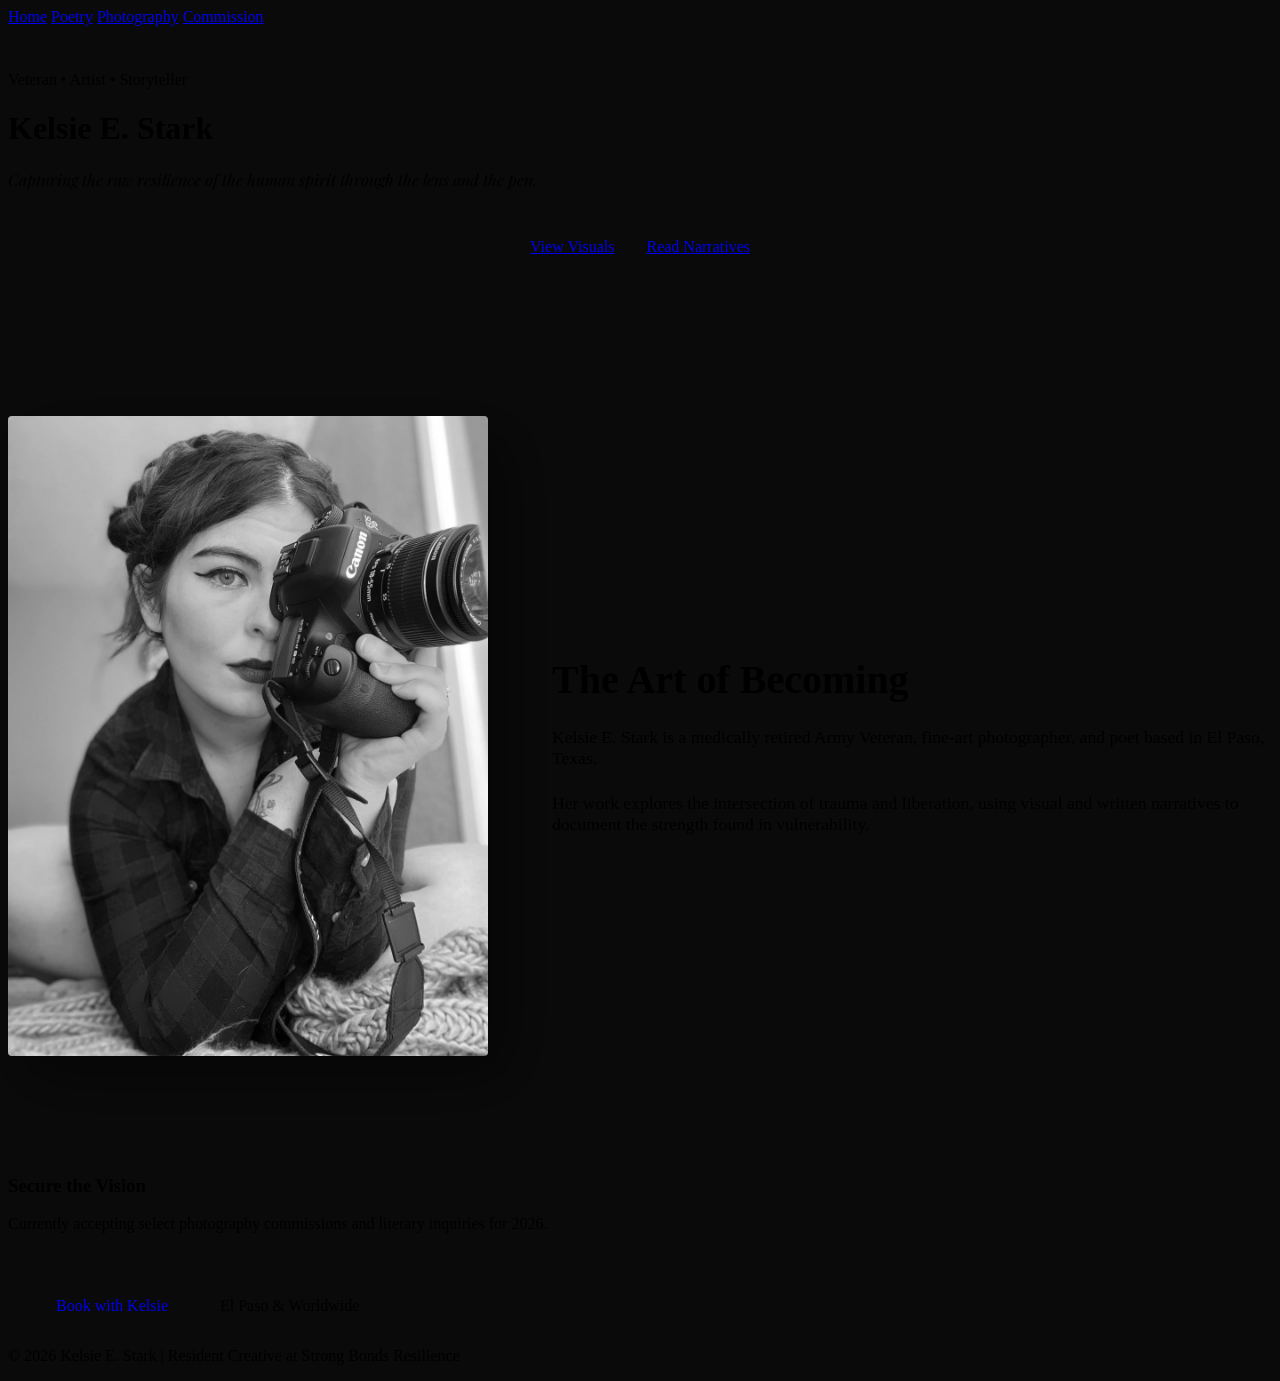
==== commit 0e1e9f9a: "Update index.html Trying to fix the home page look and feel." ====
--- a/index.html
+++ b/index.html
@@ -4,13 +4,9 @@
     <meta charset="UTF-8">
     <meta name="viewport" content="width=device-width, initial-scale=1.0">
     <title>Kelsie E. Stark | Fine Art & Poetry</title>
-    
-    <link rel="preconnect" href="https://fonts.googleapis.com">
-    <link rel="preconnect" href="https://fonts.gstatic.com" crossorigin>
+    <link rel="stylesheet" href="styles.css">
     <link href="https://fonts.googleapis.com/css2?family=Playfair+Display:ital,wght@0,400;0,700;1,400&family=Montserrat:wght@300;400;700&display=swap" rel="stylesheet">
-    
-    <link rel="stylesheet" href="styles.css">
-</head>    
+</head>
 <body class="gallery-theme" style="background-color: #0a0a0a;">
 
     <nav class="side-nav">
@@ -22,7 +18,7 @@
 
     <main class="main-content">
         
-        <header class="hub-header" style="border-bottom: none; margin-bottom: 6rem; padding-top: 4rem;">
+        <header class="hub-header" style="border-bottom: none; margin-bottom: 4rem; padding-top: 5vh;">
             <span class="category-tag">Veteran • Artist • Storyteller</span>
             <a href="contact.html" style="text-decoration: none; color: inherit;">
                 <h1 style="cursor: pointer;">Kelsie E. Stark</h1>
@@ -37,7 +33,7 @@
             </div>
         </header>
 
-        <section id="about" style="padding: 6rem 0; border-top: 1px solid var(--border); display: flex; gap: 4rem; align-items: center; flex-wrap: wrap;">
+        <section id="about" style="padding: 6rem 0; border-top: 1px solid var(--border); display: flex; gap: 4rem; align-items: center; flex-wrap: wrap; text-align: left;">
             <div style="flex: 1; min-width: 300px;">
                 <img src="asset/kelsie_stark_img.jpeg" alt="Kelsie E. Stark" style="width: 100%; border-radius: 4px; filter: grayscale(1); box-shadow: 20px 20px 60px rgba(0,0,0,0.5);">
             </div>
@@ -57,11 +53,9 @@
             <div class="statement-content">
                 <h3>Secure the Vision</h3>
                 <p>Currently accepting select photography commissions and literary inquiries for 2026.</p>
-                
                 <a href="contact.html" class="btn-primary" style="display: inline-block; margin-top: 2rem; text-decoration: none; width: auto; padding: 1rem 3rem;">
                     Book with Kelsie
                 </a>
-                
                 <span class="artist-signature">El Paso & Worldwide</span>
             </div>
         </section>
@@ -69,9 +63,7 @@
     </main>
 
     <footer class="bottom-footer">
-        <div class="footer-content">
-            <p>© 2026 Kelsie E. Stark | Resident Creative at <a href="https://connectionsep.coffee" target="_blank" style="color: var(--accent); text-decoration: none;">Strong Bonds Resilience</a></p>
-        </div>
+        <p>© 2026 Kelsie E. Stark | Resident Creative at Strong Bonds Resilience</p>
     </footer>
 
 </body>
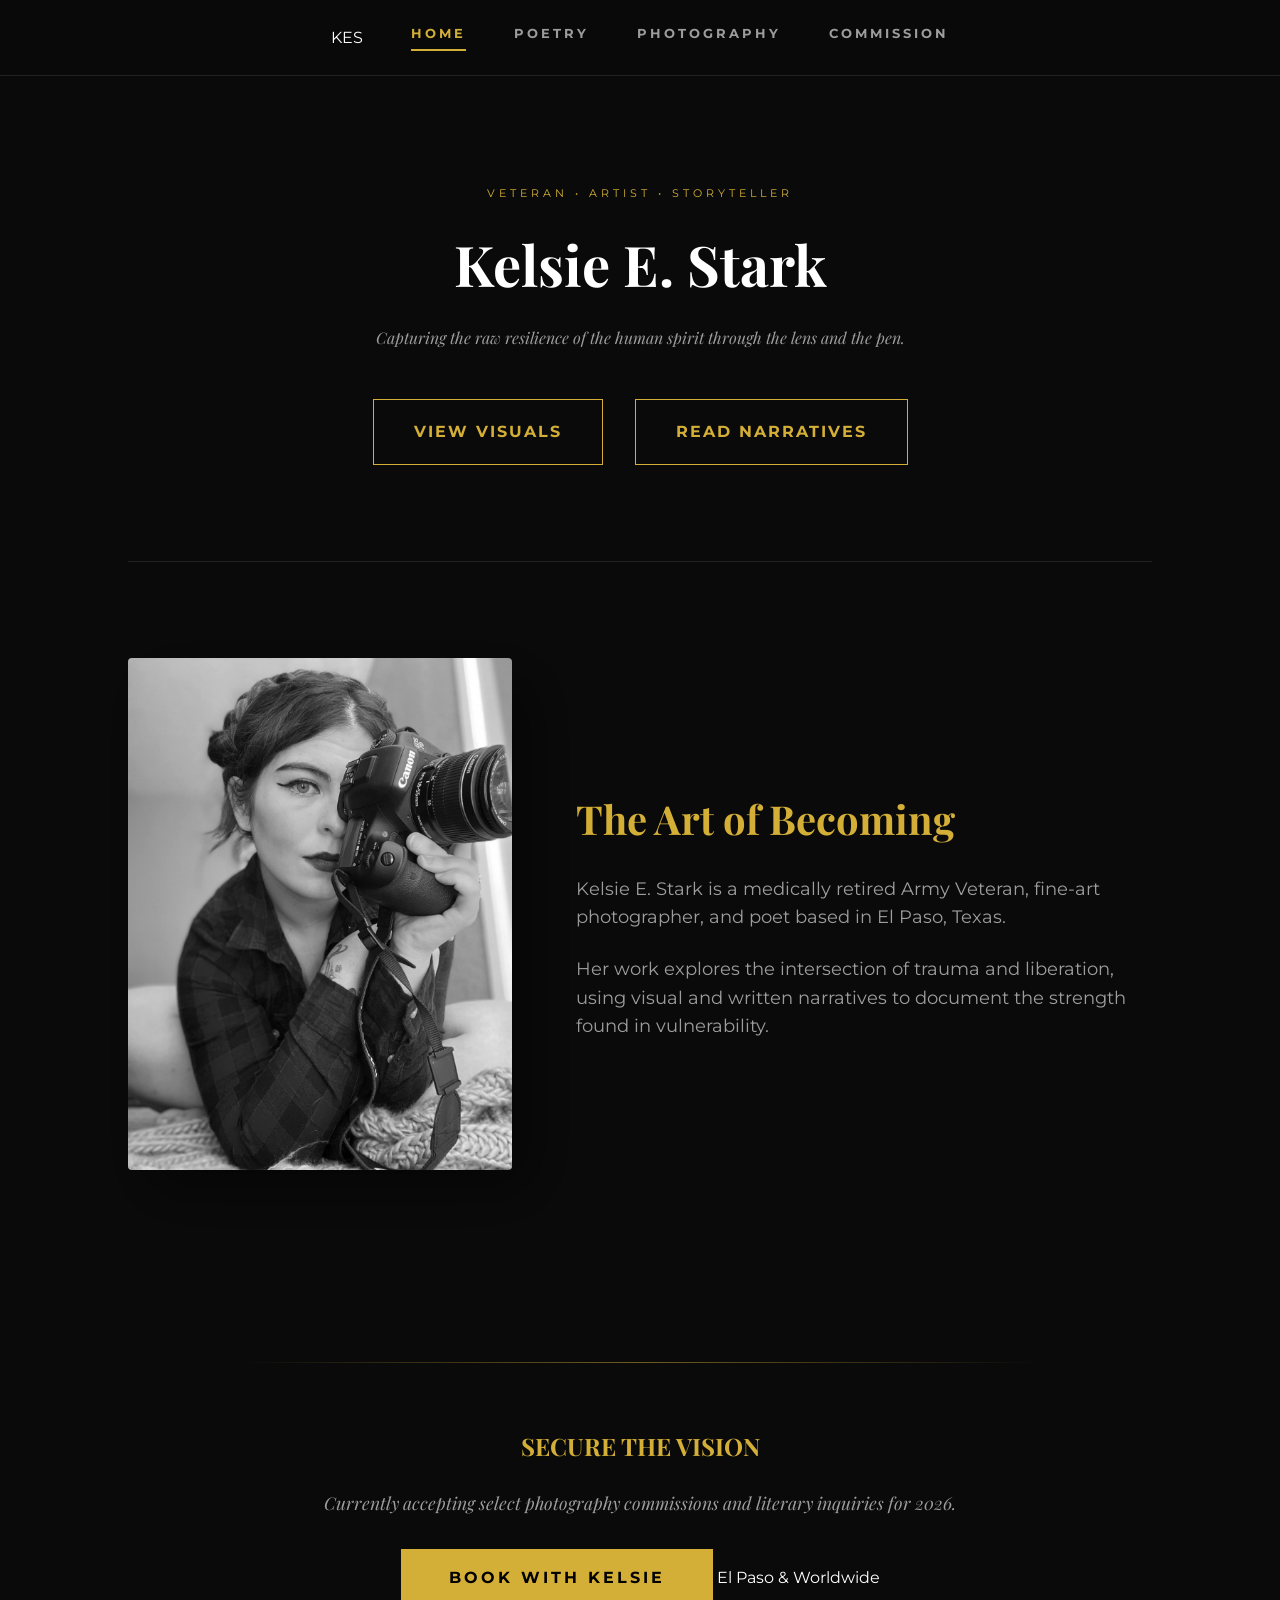
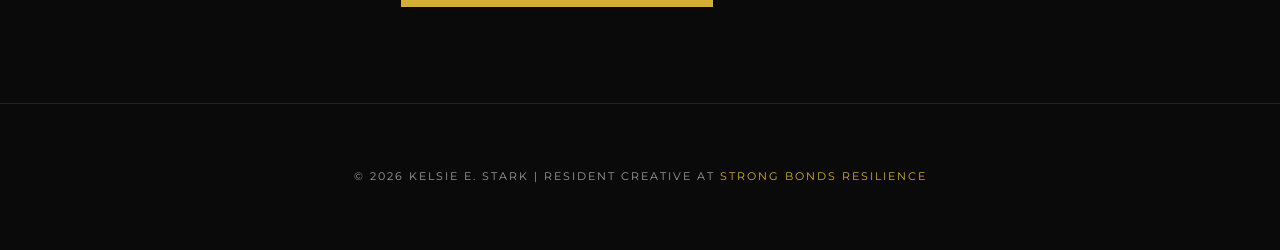
==== commit 3a685713: "Update index.html Root-Relative Pathing: Every link now starts with /. This is the #1 rule for custo" ====
--- a/index.html
+++ b/index.html
@@ -4,38 +4,41 @@
     <meta charset="UTF-8">
     <meta name="viewport" content="width=device-width, initial-scale=1.0">
     <title>Kelsie E. Stark | Fine Art & Poetry</title>
-    <link rel="stylesheet" href="styles.css">
+    
+    <link rel="stylesheet" href="/css/style.css">
+    
+    <link rel="preconnect" href="https://fonts.googleapis.com">
+    <link rel="preconnect" href="https://fonts.gstatic.com" crossorigin>
     <link href="https://fonts.googleapis.com/css2?family=Playfair+Display:ital,wght@0,400;0,700;1,400&family=Montserrat:wght@300;400;700&display=swap" rel="stylesheet">
 </head>
-<body class="gallery-theme" style="background-color: #0a0a0a;">
+<body class="gallery-theme">
 
     <nav class="side-nav">
-        <a href="index.html" class="active">Home</a>
-        <a href="poetry/index.html">Poetry</a>
-        <a href="photography/index.html">Photography</a>
-        <a href="contact.html">Commission</a>
+        <div class="nav-brand">KES</div>
+        <a href="/index.html" class="active">Home</a>
+        <a href="/poetry/index.html">Poetry</a>
+        <a href="/photography/index.html">Photography</a>
+        <a href="/contact.html">Commission</a>
     </nav>
 
     <main class="main-content">
         
         <header class="hub-header" style="border-bottom: none; margin-bottom: 4rem; padding-top: 5vh;">
             <span class="category-tag">Veteran • Artist • Storyteller</span>
-            <a href="contact.html" style="text-decoration: none; color: inherit;">
-                <h1 style="cursor: pointer;">Kelsie E. Stark</h1>
-            </a>
+            <h1 style="cursor: default;">Kelsie E. Stark</h1>
             <p class="subtitle" style="font-style: italic; font-family: 'Playfair Display', serif;">
                 Capturing the raw resilience of the human spirit through the lens and the pen.
             </p>
             
             <div style="margin-top: 3rem; display: flex; gap: 2rem; justify-content: center;">
-                <a href="photography/index.html" class="btn-secondary">View Visuals</a>
-                <a href="poetry/index.html" class="btn-secondary">Read Narratives</a>
+                <a href="/photography/index.html" class="btn-secondary">View Visuals</a>
+                <a href="/poetry/index.html" class="btn-secondary">Read Narratives</a>
             </div>
         </header>
 
         <section id="about" style="padding: 6rem 0; border-top: 1px solid var(--border); display: flex; gap: 4rem; align-items: center; flex-wrap: wrap; text-align: left;">
             <div style="flex: 1; min-width: 300px;">
-                <img src="asset/kelsie_stark_img.jpeg" alt="Kelsie E. Stark" style="width: 100%; border-radius: 4px; filter: grayscale(1); box-shadow: 20px 20px 60px rgba(0,0,0,0.5);">
+                <img src="/asset/kelsie_stark_img.jpeg" alt="Kelsie E. Stark" style="width: 100%; border-radius: 4px; filter: grayscale(1); box-shadow: 20px 20px 60px rgba(0,0,0,0.5);">
             </div>
             <div style="flex: 1.5; min-width: 300px;">
                 <h2 style="font-size: 2.5rem; margin-bottom: 1.5rem; color: var(--accent);">The Art of Becoming</h2>
@@ -53,7 +56,7 @@
             <div class="statement-content">
                 <h3>Secure the Vision</h3>
                 <p>Currently accepting select photography commissions and literary inquiries for 2026.</p>
-                <a href="contact.html" class="btn-primary" style="display: inline-block; margin-top: 2rem; text-decoration: none; width: auto; padding: 1rem 3rem;">
+                <a href="/contact.html" class="btn-primary" style="display: inline-block; margin-top: 2rem; text-decoration: none; width: auto; padding: 1rem 3rem;">
                     Book with Kelsie
                 </a>
                 <span class="artist-signature">El Paso & Worldwide</span>
@@ -63,7 +66,7 @@
     </main>
 
     <footer class="bottom-footer">
-        <p>© 2026 Kelsie E. Stark | Resident Creative at Strong Bonds Resilience</p>
+        <p>© 2026 Kelsie E. Stark | Resident Creative at <a href="https://connectionsep.coffee" target="_blank" style="color: var(--accent); text-decoration: none;">Strong Bonds Resilience</a></p>
     </footer>
 
 </body>
--- a/css/style.css
+++ b/css/style.css
@@ -0,0 +1,315 @@
+/* =========================================
+    KELSIE E. STARK | GLOBAL PORTFOLIO STYLES
+    Theme: Gallery Noir
+    Organization: Linear / Structural
+   ========================================= */
+
+/* 1. CORE VARIABLES */
+:root {
+    --bg: #0a0a0a;
+    --accent: #d4af37;
+    --text-main: #ffffff;
+    --text-muted: rgba(255, 255, 255, 0.6);
+    --border: rgba(255, 255, 255, 0.1);
+    --transition: 0.4s cubic-bezier(0.25, 0.46, 0.45, 0.94);
+}
+
+/* 2. GLOBAL DEFAULTS & BASE UI */
+* {
+    margin: 0;
+    padding: 0;
+    box-sizing: border-box;
+}
+
+body {
+    background-color: var(--bg);
+    color: var(--text-main);
+    font-family: 'Montserrat', sans-serif;
+    line-height: 1.6;
+    overflow-x: hidden;
+}
+
+h1, h2, h3 {
+    font-family: 'Playfair Display', serif;
+}
+
+img {
+    max-width: 100%;
+    display: block;
+}
+
+/* 3. PRIMARY NAVIGATION (Header) */
+.side-nav {
+    width: 100%;
+    padding: 1.5rem 10% !important;
+    border-bottom: 1px solid var(--border);
+    display: flex;
+    justify-content: center;
+    align-items: center;
+    gap: 3rem;
+    position: sticky;
+    top: 0;
+    background: rgba(10, 10, 10, 0.95);
+    backdrop-filter: blur(10px);
+    z-index: 1000;
+}
+
+.side-nav a {
+    color: var(--text-muted);
+    text-decoration: none;
+    text-transform: uppercase;
+    font-size: 0.8rem;
+    font-weight: 700;
+    letter-spacing: 3px;
+    transition: var(--transition);
+    padding-bottom: 5px;
+    border-bottom: 2px solid transparent;
+}
+
+.side-nav a:hover, 
+.side-nav a.active {
+    color: var(--accent);
+    border-bottom: 2px solid var(--accent);
+}
+
+/* 4. MAIN LAYOUT CONTAINERS */
+.main-content {
+    width: 100%;
+    max-width: 1400px;
+    margin: 0 auto;
+    padding: 4rem 10% !important;
+}
+
+/* 5. PAGE HEADERS (Title Sections) */
+.hub-header {
+    margin-bottom: 4rem;
+    border-bottom: 1px solid var(--border);
+    padding-bottom: 2rem;
+    text-align: center;
+}
+
+.hub-header h1 { 
+    font-size: clamp(2.2rem, 5vw, 3.5rem); 
+    margin-bottom: 1rem; 
+}
+
+.category-tag, .tagline {
+    font-size: 0.7rem;
+    text-transform: uppercase;
+    letter-spacing: 4px;
+    color: var(--accent);
+    display: block;
+    margin-bottom: 1rem;
+}
+
+.subtitle, .voice {
+    max-width: 700px;
+    margin: 0 auto;
+    color: var(--text-muted);
+    font-family: 'Playfair Display', serif;
+    font-style: italic;
+}
+
+/* 6. HOME PAGE HERO SECTION */
+.hero-center {
+    width: 100%;
+    min-height: 70vh;
+    display: flex;
+    justify-content: center;
+    align-items: center;
+    text-align: center;
+    padding: 4rem 0;
+}
+
+.intro h1 {
+    font-size: clamp(3rem, 10vw, 5.5rem);
+    letter-spacing: 10px;
+    margin: 1.5rem 0;
+}
+
+.cta-group {
+    display: flex;
+    gap: 2rem;
+    justify-content: center;
+    margin-top: 3rem;
+}
+
+/* 7. PORTFOLIO & WORK GRIDS */
+.work-grid {
+    display: grid;
+    grid-template-columns: repeat(3, 1fr);
+    gap: 4rem;
+    width: 100%;
+}
+
+.photography-grid {
+    grid-template-columns: repeat(auto-fit, minmax(320px, 1fr));
+}
+
+.work-card {
+    background: rgba(255, 255, 255, 0.02);
+    border: 1px solid var(--border);
+    border-radius: 4px;
+    transition: var(--transition);
+    display: flex;
+    flex-direction: column;
+    overflow: hidden;
+    animation: fadeIn 0.8s ease forwards;
+    text-decoration: none;
+    color: inherit;
+}
+
+.work-card:hover {
+    border-color: var(--accent);
+    transform: translateY(-10px);
+}
+
+.work-media {
+    width: 100%;
+    aspect-ratio: 4 / 6;
+    background: #111;
+    overflow: hidden;
+    border-bottom: 1px solid var(--border);
+}
+
+.work-media img {
+    width: 100%;
+    height: 100%;
+    object-fit: cover;
+    transition: 0.6s ease;
+}
+
+.work-card:hover .work-media img {
+    transform: scale(1.05);
+}
+
+/* 8. CONTACT FORM STYLES */
+#contact-kelsie {
+    max-width: 600px;
+    margin: 0 auto 4rem;
+    background: rgba(255, 255, 255, 0.03);
+    padding: 3rem;
+    border: 1px solid var(--border);
+}
+
+.form-group {
+    margin-bottom: 2rem;
+    display: flex;
+    flex-direction: column;
+}
+
+.form-group label {
+    font-size: 0.75rem;
+    text-transform: uppercase;
+    letter-spacing: 2px;
+    color: var(--accent);
+    margin-bottom: 0.8rem;
+}
+
+.form-group input, 
+.form-group select, 
+.form-group textarea {
+    background: #000;
+    border: 1px solid var(--border);
+    color: var(--text-main);
+    padding: 1rem;
+    font-family: 'Montserrat', sans-serif;
+    transition: var(--transition);
+}
+
+.form-group input:focus, 
+.form-group textarea:focus {
+    outline: none;
+    border-color: var(--accent);
+}
+
+/* 9. BUTTONS (Common UI) */
+.btn-primary, .enter-btn {
+    background: var(--accent);
+    color: #000;
+    padding: 1.2rem 2.5rem;
+    text-transform: uppercase;
+    font-weight: bold;
+    letter-spacing: 3px;
+    border: none;
+    cursor: pointer;
+    transition: var(--transition);
+    text-decoration: none;
+    display: inline-block;
+}
+
+.btn-secondary {
+    display: inline-block;
+    padding: 1.2rem 2.5rem;
+    border: 1px solid var(--accent);
+    color: var(--accent);
+    text-decoration: none;
+    text-transform: uppercase;
+    font-weight: bold;
+    letter-spacing: 2px;
+    transition: var(--transition);
+}
+
+.btn-primary:hover, .enter-btn:hover {
+    filter: brightness(1.2);
+    transform: translateY(-3px);
+}
+
+.btn-secondary:hover {
+    background: var(--accent);
+    color: #000;
+}
+
+/* 10. ARTISTIC STATEMENTS & CALENDAR SECTIONS */
+.artistic-statement, #calendar-booking {
+    margin: 6rem auto 2rem;
+    max-width: 800px;
+    text-align: center;
+}
+
+.statement-divider {
+    border: 0;
+    height: 1px;
+    background: linear-gradient(to right, transparent, var(--accent), transparent);
+    margin-bottom: 4rem;
+    opacity: 0.5;
+}
+
+.statement-content h3 {
+    font-size: 1.5rem;
+    color: var(--accent);
+    margin-bottom: 1.5rem;
+    text-transform: uppercase;
+}
+
+.statement-content p {
+    font-family: 'Playfair Display', serif;
+    font-style: italic;
+    font-size: 1.1rem;
+    color: var(--text-muted);
+}
+
+/* 11. FOOTER */
+.bottom-footer {
+    width: 100%;
+    text-align: center;
+    padding: 4rem 10%;
+    border-top: 1px solid var(--border);
+    font-size: 0.7rem;
+    text-transform: uppercase;
+    letter-spacing: 2px;
+    color: var(--text-muted);
+}
+
+/* 12. UTILITIES & ANIMATIONS */
+@keyframes fadeIn {
+    from { opacity: 0; transform: translateY(20px); }
+    to { opacity: 1; transform: translateY(0); }
+}
+
+@media (max-width: 768px) {
+    .side-nav { gap: 1rem; padding: 1rem 5% !important; }
+    .main-content { padding: 3rem 5% !important; }
+    .work-grid { grid-template-columns: 1fr; }
+    #contact-kelsie { padding: 2rem 1rem; }
+}
